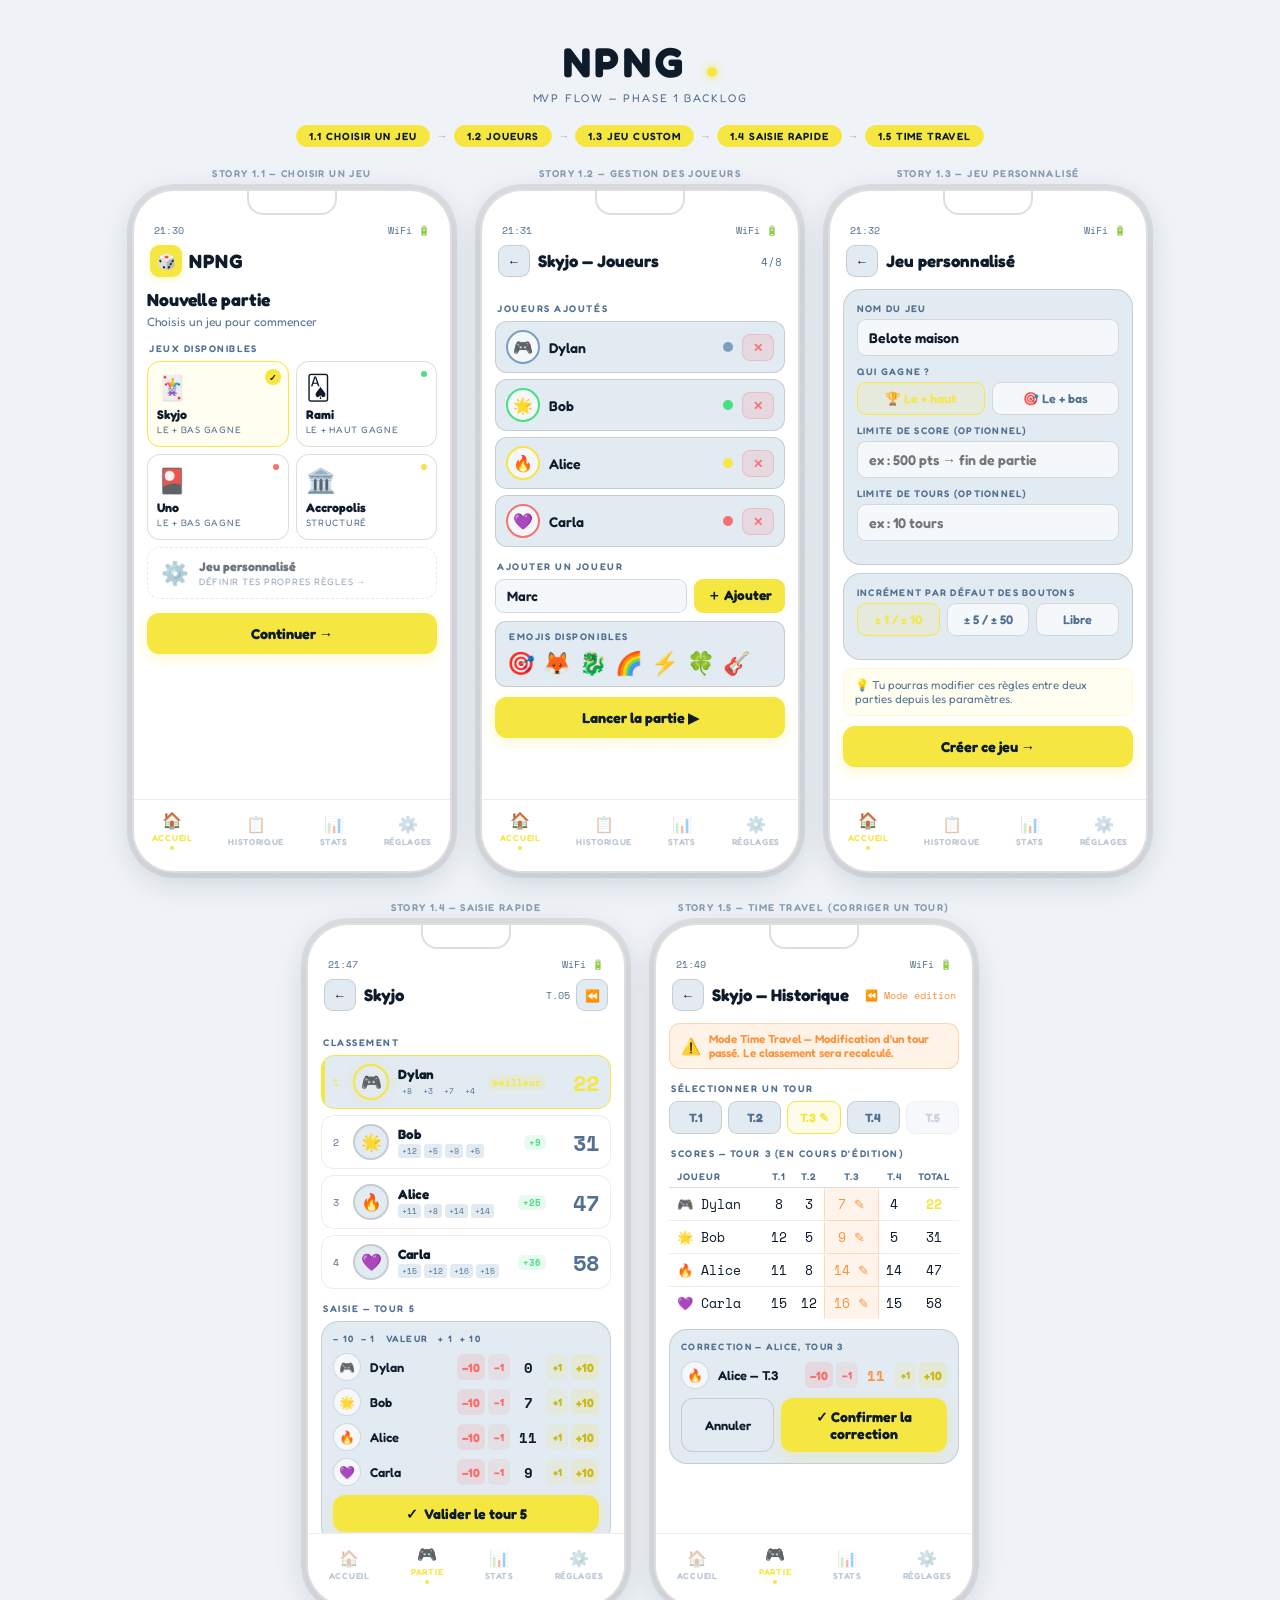
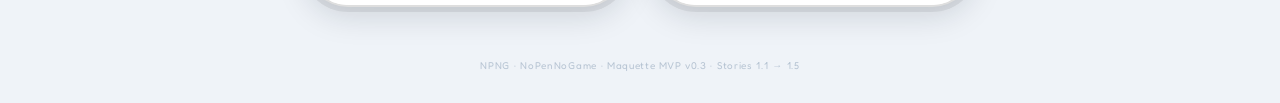
==== mockup.html @ 536219e6 "feat: initial commit - MVP UI Integration" ====
<!DOCTYPE html>
<html lang="fr">
<head>
<meta charset="UTF-8">
<meta name="viewport" content="width=device-width, initial-scale=1.0">
<title>NPNG — MVP Maquette</title>
<link href="https://fonts.googleapis.com/css2?family=Fredoka:wght@400;500;600;700&family=Space+Mono:wght@400;700&display=swap" rel="stylesheet">
<style>
/* ─── TOKENS ─────────────────────────────────────────────────── */
:root {
  --accent:      #F5E642;
  --accent-dim:  #C9BC1A;
  --accent-text: #0D1B2A;
  --success:     #4ADE80;
  --danger:      #F87171;
  --warn:        #FB923C;
  --r-card: 18px; --r-btn: 12px; --r-pill: 99px;
  --font-ui:   'Fredoka', sans-serif;
  --font-mono: 'Space Mono', monospace;
  --t: 0.16s ease;
}
@media (prefers-color-scheme: dark) { :root {
  --bg:#0D1B2A; --surf:#152233; --raised:#1C2F44; --input:#1E3249;
  --txt:#EEF2F7; --sub:#7A9AB5; --bdr:rgba(255,255,255,0.07); --bdr-md:rgba(255,255,255,0.13);
  --sh:0 8px 32px rgba(0,0,0,.5);
}}
@media (prefers-color-scheme: light) { :root {
  --bg:#EFF3F8; --surf:#FFF; --raised:#E2EAF2; --input:#F5F8FB;
  --txt:#0D1B2A; --sub:#527090; --bdr:rgba(0,0,0,.07); --bdr-md:rgba(0,0,0,.13);
  --sh:0 8px 32px rgba(13,27,42,.15);
}}

*,*::before,*::after{box-sizing:border-box;margin:0;padding:0}
html{font-size:16px}
body{background:var(--bg);font-family:var(--font-ui);color:var(--txt);min-height:100vh;overflow-x:hidden}
body::before{content:'';position:fixed;inset:0;z-index:0;
  background-image:repeating-linear-gradient(-45deg,transparent,transparent 28px,rgba(245,230,66,.022) 28px,rgba(245,230,66,.022) 29px);
  pointer-events:none}
*{scrollbar-width:none}

/* ─── PAGE ───────────────────────────────────────────────────── */
.page-hd{text-align:center;padding:36px 24px 8px;position:relative;z-index:1}
.page-hd h1{font-size:2.6rem;font-weight:700;letter-spacing:.08em;color:var(--txt)}
.page-hd h1 .dot{display:inline-block;width:10px;height:10px;border-radius:50%;background:var(--accent);box-shadow:0 0 10px var(--accent);margin-left:6px}
.page-hd p{font-size:.7rem;color:var(--sub);letter-spacing:.16em;text-transform:uppercase;margin-top:4px}

/* flow labels */
.flow{display:flex;justify-content:center;align-items:center;gap:6px;padding:12px 24px 20px;flex-wrap:wrap;position:relative;z-index:1}
.fl{font-size:.65rem;font-weight:600;letter-spacing:.1em;text-transform:uppercase;
  padding:4px 12px;border-radius:var(--r-pill);background:var(--surf);
  border:1px solid var(--bdr-md);color:var(--sub);cursor:pointer;transition:all var(--t)}
.fl.on{background:var(--accent);color:var(--accent-text);border-color:var(--accent)}
.fl-arrow{color:var(--sub);font-size:.7rem;opacity:.5}

/* ─── DEVICE GRID ────────────────────────────────────────────── */
.grid{display:flex;justify-content:center;align-items:flex-start;gap:28px;
  padding:0 20px 48px;position:relative;z-index:1;flex-wrap:wrap}
.col{display:flex;flex-direction:column;align-items:center;gap:10px}
.scr-lbl{font-size:.62rem;font-weight:600;letter-spacing:.14em;text-transform:uppercase;color:var(--sub);opacity:.65}

/* ─── PHONE ──────────────────────────────────────────────────── */
.phone{width:320px;border-radius:42px;border:2px solid var(--bdr-md);
  box-shadow:var(--sh),0 0 0 5px var(--bdr);overflow:hidden;
  background:var(--surf);position:relative;
  animation:riseUp .4s ease both}
.phone::before{content:'';position:absolute;top:0;left:50%;transform:translateX(-50%);
  width:90px;height:24px;background:var(--surf);border-radius:0 0 16px 16px;
  z-index:10;border:2px solid var(--bdr-md);border-top:none}
.phone-inner{height:680px;display:flex;flex-direction:column;overflow:hidden}
@keyframes riseUp{from{opacity:0;transform:translateY(20px)}to{opacity:1;transform:translateY(0)}}

/* ─── STATUS BAR ─────────────────────────────────────────────── */
.sb{display:flex;justify-content:space-between;align-items:center;
  padding:32px 20px 4px;font-size:.6rem;font-family:var(--font-mono);color:var(--sub)}

/* ─── APP HEADER ─────────────────────────────────────────────── */
.ah{display:flex;justify-content:space-between;align-items:center;padding:4px 16px 12px}
.logo{display:flex;align-items:center;gap:7px}
.logo-ico{width:32px;height:32px;background:var(--accent);border-radius:9px;
  display:flex;align-items:center;justify-content:center;font-size:.95rem;
  box-shadow:0 3px 8px rgba(245,230,66,.3)}
.logo-txt{font-size:1.2rem;font-weight:700;letter-spacing:.05em}
.ico-btn{width:32px;height:32px;background:var(--raised);border:1px solid var(--bdr-md);
  border-radius:9px;display:flex;align-items:center;justify-content:center;font-size:.85rem;cursor:pointer}

/* ─── SCROLL ─────────────────────────────────────────────────── */
.scroll{flex:1;overflow-y:auto;padding:0 13px 16px}

/* ─── TYPO HELPERS ───────────────────────────────────────────── */
.slbl{font-size:.6rem;font-weight:600;letter-spacing:.16em;text-transform:uppercase;
  color:var(--sub);margin:14px 0 7px 2px}
.sh-title{font-size:1.1rem;font-weight:700;margin-bottom:4px}
.sh-sub{font-size:.75rem;color:var(--sub)}

/* ─── BUTTONS ────────────────────────────────────────────────── */
.btn-cta{width:100%;background:var(--accent);border:none;border-radius:var(--r-btn);
  padding:12px;color:var(--accent-text);font-family:var(--font-ui);font-size:.9rem;
  font-weight:700;cursor:pointer;display:flex;align-items:center;justify-content:center;gap:7px;
  box-shadow:0 4px 14px rgba(245,230,66,.28);transition:transform var(--t),box-shadow var(--t)}
.btn-cta:hover{transform:translateY(-2px);box-shadow:0 7px 20px rgba(245,230,66,.4)}
.btn-ghost{width:100%;background:var(--raised);border:1px solid var(--bdr-md);
  border-radius:var(--r-btn);padding:10px;color:var(--txt);font-family:var(--font-ui);
  font-size:.85rem;font-weight:600;cursor:pointer;text-align:center;
  transition:background var(--t)}
.btn-ghost:hover{background:var(--input)}
.btn-danger{background:rgba(248,113,113,.15);border:1px solid rgba(248,113,113,.25);
  color:#F87171;border-radius:8px;padding:5px 10px;font-family:var(--font-ui);
  font-size:.75rem;font-weight:600;cursor:pointer}

/* ─── GAME TILE (catalogue) ──────────────────────────────────── */
.cat-grid{display:grid;grid-template-columns:1fr 1fr;gap:7px;margin-bottom:4px}
.g-tile{background:var(--surf);border:1px solid var(--bdr-md);border-radius:13px;
  padding:11px 9px;cursor:pointer;position:relative;
  transition:transform var(--t),border-color var(--t)}
.g-tile:hover{transform:translateY(-2px);border-color:var(--accent)}
.g-tile.selected{border-color:var(--accent);background:rgba(245,230,66,.07)}
.g-tile .check{position:absolute;top:7px;right:7px;background:var(--accent);
  color:var(--accent-text);font-size:.55rem;font-weight:700;border-radius:50%;
  width:16px;height:16px;display:flex;align-items:center;justify-content:center}
.te{font-size:1.5rem;margin-bottom:5px;display:block}
.tn{font-size:.78rem;font-weight:700;margin-bottom:2px}
.tt{font-size:.58rem;color:var(--sub);letter-spacing:.08em;text-transform:uppercase}
.tdot{position:absolute;top:9px;right:9px;width:6px;height:6px;border-radius:50%}

.g-tile.custom-tile{border-style:dashed;opacity:.6}

/* ─── CUSTOM GAME FORM ───────────────────────────────────────── */
.form-card{background:var(--raised);border:1px solid var(--bdr-md);border-radius:var(--r-card);padding:13px;margin-bottom:8px}
.field-lbl{font-size:.6rem;font-weight:600;letter-spacing:.13em;text-transform:uppercase;color:var(--sub);margin-bottom:5px}
.field-input{width:100%;background:var(--input);border:1px solid var(--bdr-md);border-radius:9px;
  padding:9px 11px;color:var(--txt);font-family:var(--font-ui);font-size:.88rem;font-weight:600;
  outline:none;margin-bottom:10px}
.field-input:focus{border-color:var(--accent)}
.toggle-row{display:flex;gap:7px;margin-bottom:10px}
.toggle-opt{flex:1;padding:8px;border-radius:9px;border:1px solid var(--bdr-md);
  text-align:center;font-size:.78rem;font-weight:600;cursor:pointer;
  background:var(--input);color:var(--sub);transition:all var(--t)}
.toggle-opt.on{background:rgba(245,230,66,.12);border-color:var(--accent);color:var(--accent)}

/* ─── PLAYER MANAGEMENT ──────────────────────────────────────── */
.player-list{display:flex;flex-direction:column;gap:6px;margin-bottom:8px}
.p-row{display:flex;align-items:center;gap:9px;background:var(--raised);
  border:1px solid var(--bdr-md);border-radius:12px;padding:8px 10px}
.p-av{width:34px;height:34px;border-radius:50%;display:flex;align-items:center;
  justify-content:center;font-size:1rem;border:2px solid var(--bdr-md);
  background:var(--input);flex-shrink:0}
.p-name{flex:1;font-size:.88rem;font-weight:600}
.p-color-dot{width:10px;height:10px;border-radius:50%;flex-shrink:0}
.add-player-row{display:flex;gap:7px;margin-bottom:8px}
.add-input{flex:1;background:var(--input);border:1px solid var(--bdr-md);
  border-radius:9px;padding:8px 11px;color:var(--txt);font-family:var(--font-ui);
  font-size:.85rem;font-weight:600;outline:none}
.add-input:focus{border-color:var(--accent)}
.add-btn{background:var(--accent);border:none;border-radius:9px;padding:8px 13px;
  color:var(--accent-text);font-family:var(--font-ui);font-size:.85rem;font-weight:700;cursor:pointer}

/* ─── SCORE ENTRY ────────────────────────────────────────────── */
/* leaderboard */
.lb{display:flex;flex-direction:column;gap:6px;margin-bottom:12px}
.lb-row{background:var(--surf);border:1px solid var(--bdr);border-radius:13px;
  padding:8px 11px;display:flex;align-items:center;gap:9px;position:relative;overflow:hidden}
.lb-row.lead{background:var(--raised);border-color:var(--accent)}
.lb-row.lead::after{content:'';position:absolute;left:0;top:0;bottom:0;width:3px;background:var(--accent)}
.rk{font-family:var(--font-mono);font-size:.6rem;color:var(--sub);width:11px}
.lb-row.lead .rk{color:var(--accent)}
.av-m{width:36px;height:36px;border-radius:50%;display:flex;align-items:center;
  justify-content:center;font-size:1.05rem;border:2px solid var(--bdr-md);
  background:var(--raised);flex-shrink:0}
.lb-row.lead .av-m{border-color:var(--accent);box-shadow:0 0 8px rgba(245,230,66,.25)}
.lb-info{flex:1;min-width:0}
.lb-name{font-size:.84rem;font-weight:700;margin-bottom:2px}
.pips{display:flex;gap:3px}
.pip{font-size:.53rem;font-family:var(--font-mono);color:var(--sub);
  background:var(--raised);border-radius:3px;padding:1px 4px}
.pip.edit{background:rgba(251,146,60,.2);color:var(--warn);cursor:pointer}
.db{font-size:.57rem;font-family:var(--font-mono);border-radius:5px;padding:1px 5px;font-weight:700}
.db.neg{background:rgba(248,113,113,.15);color:#F87171}
.db.pos{background:rgba(74,222,128,.12);color:#4ADE80}
.db.best{background:rgba(245,230,66,.15);color:var(--accent)}
.tot{font-family:var(--font-mono);font-size:1.4rem;font-weight:700;color:var(--sub);
  min-width:44px;text-align:right}
.lb-row.lead .tot{color:var(--accent)}

/* entry panel */
.ep{background:var(--raised);border:1px solid var(--bdr-md);border-radius:var(--r-card);padding:11px}
.ep-lbl{font-size:.58rem;font-weight:600;letter-spacing:.14em;text-transform:uppercase;color:var(--sub);margin-bottom:9px}
.e-row{display:flex;align-items:center;gap:9px;margin-bottom:7px}
.e-av{width:28px;height:28px;border-radius:50%;display:flex;align-items:center;
  justify-content:center;font-size:.8rem;background:var(--input);border:1.5px solid var(--bdr-md);flex-shrink:0}
.e-name{flex:1;font-size:.8rem;font-weight:600}
.sc-ctrl{display:flex;align-items:center;gap:3px}
.sc-b{height:26px;border-radius:6px;border:none;font-family:var(--font-ui);
  font-size:.75rem;font-weight:700;cursor:pointer;transition:transform var(--t);padding:0 6px;
  display:flex;align-items:center;justify-content:center}
.sc-b:hover{transform:scale(1.08)}
.sc-b.lrg{background:rgba(248,113,113,.15);color:#F87171;width:28px}
.sc-b.sml{background:rgba(248,113,113,.1);color:#F87171;width:22px;font-size:.65rem}
.sc-b.slrg{background:rgba(245,230,66,.18);color:var(--accent-dim);width:28px}
.sc-b.ssml{background:rgba(245,230,66,.1);color:var(--accent-dim);width:22px;font-size:.65rem}
.sc-val{font-family:var(--font-mono);font-size:.9rem;font-weight:700;
  min-width:30px;text-align:center;color:var(--txt)}
.validate-btn{width:100%;background:var(--accent);border:none;border-radius:var(--r-btn);
  padding:10px;color:var(--accent-text);font-family:var(--font-ui);font-size:.88rem;
  font-weight:700;cursor:pointer;margin-top:9px;
  display:flex;align-items:center;justify-content:center;gap:6px;
  box-shadow:0 4px 12px rgba(245,230,66,.28);transition:transform var(--t)}
.validate-btn:hover{transform:translateY(-1px)}

/* ─── TIME TRAVEL ────────────────────────────────────────────── */
.tt-banner{background:rgba(251,146,60,.12);border:1px solid rgba(251,146,60,.3);
  border-radius:11px;padding:8px 11px;margin-bottom:10px;
  display:flex;align-items:center;gap:8px}
.tt-banner .ico{font-size:1rem}
.tt-banner .txt{font-size:.72rem;color:var(--warn);font-weight:600;flex:1}
.tt-nav{display:flex;gap:6px;margin-bottom:10px}
.tt-btn{flex:1;background:var(--raised);border:1px solid var(--bdr-md);border-radius:9px;
  padding:8px;text-align:center;font-size:.75rem;font-weight:700;cursor:pointer;
  color:var(--sub);transition:all var(--t)}
.tt-btn.cur{background:rgba(245,230,66,.12);border-color:var(--accent);color:var(--accent)}
.tt-btn:hover{border-color:var(--bdr-md);color:var(--txt)}

/* round-by-round table */
.round-table{width:100%;border-collapse:collapse;margin-bottom:10px}
.round-table th{font-size:.6rem;font-weight:600;letter-spacing:.1em;text-transform:uppercase;
  color:var(--sub);padding:5px 4px;text-align:center;border-bottom:1px solid var(--bdr-md)}
.round-table th:first-child{text-align:left;padding-left:8px}
.round-table td{font-family:var(--font-mono);font-size:.82rem;padding:6px 4px;
  text-align:center;border-bottom:1px solid var(--bdr);color:var(--txt)}
.round-table td:first-child{text-align:left;padding-left:8px}
.round-table tr:last-child td{border-bottom:none}
.round-table .editable{background:rgba(251,146,60,.1);border-radius:5px;
  cursor:pointer;color:var(--warn);border:1px solid rgba(251,146,60,.3)}
.round-table .total-row td{font-weight:700;color:var(--txt);border-top:1px solid var(--bdr-md);font-size:.85rem}

/* ─── BOTTOM NAV ─────────────────────────────────────────────── */
.nav{display:flex;justify-content:space-around;align-items:center;
  padding:7px 0 18px;border-top:1px solid var(--bdr);background:var(--surf)}
.ni{display:flex;flex-direction:column;align-items:center;gap:3px;
  cursor:pointer;opacity:.4;padding:3px 10px;transition:opacity var(--t)}
.ni.on{opacity:1}
.ni .ico{font-size:1rem}
.ni .lbl{font-size:.54rem;font-weight:600;letter-spacing:.08em;text-transform:uppercase;color:var(--sub)}
.ni.on .lbl{color:var(--accent)}
.ndot{width:4px;height:4px;border-radius:50%;background:var(--accent);display:none}
.ni.on .ndot{display:block}

/* ─── FOOTER ─────────────────────────────────────────────────── */
.footer{text-align:center;padding:4px 24px 32px;font-size:.62rem;color:var(--sub);
  opacity:.35;position:relative;z-index:1;letter-spacing:.07em}
</style>
</head>
<body>

<div class="page-hd">
  <h1>NPNG <span class="dot"></span></h1>
  <p>MVP Flow — Phase 1 Backlog</p>
</div>

<!-- story labels -->
<div class="flow">
  <span class="fl on">1.1 Choisir un jeu</span>
  <span class="fl-arrow">→</span>
  <span class="fl on">1.2 Joueurs</span>
  <span class="fl-arrow">→</span>
  <span class="fl on">1.3 Jeu custom</span>
  <span class="fl-arrow">→</span>
  <span class="fl on">1.4 Saisie rapide</span>
  <span class="fl-arrow">→</span>
  <span class="fl on">1.5 Time Travel</span>
</div>

<div class="grid">

  <!-- ═══════════════════════════════════
       S1 — STORY 1.1 : CHOISIR UN JEU
  ═══════════════════════════════════ -->
  <div class="col" style="animation-delay:.05s">
    <div class="scr-lbl">Story 1.1 — Choisir un jeu</div>
    <div class="phone" style="animation-delay:.05s">
      <div class="phone-inner">
        <div class="sb"><span>21:30</span><span>WiFi 🔋</span></div>
        <div class="ah">
          <div class="logo"><div class="logo-ico">🎲</div><span class="logo-txt">NPNG</span></div>
        </div>
        <div class="scroll">
          <div class="sh-title">Nouvelle partie</div>
          <div class="sh-sub" style="margin-bottom:12px">Choisis un jeu pour commencer</div>

          <div class="slbl">Jeux disponibles</div>
          <div class="cat-grid">
            <div class="g-tile selected">
              <div class="check">✓</div>
              <span class="te">🃏</span>
              <div class="tn">Skyjo</div>
              <div class="tt">Le + bas gagne</div>
            </div>
            <div class="g-tile">
              <div class="tdot" style="background:#4ADE80"></div>
              <span class="te">🂡</span>
              <div class="tn">Rami</div>
              <div class="tt">Le + haut gagne</div>
            </div>
            <div class="g-tile">
              <div class="tdot" style="background:#F87171"></div>
              <span class="te">🎴</span>
              <div class="tn">Uno</div>
              <div class="tt">Le + bas gagne</div>
            </div>
            <div class="g-tile">
              <div class="tdot" style="background:var(--accent)"></div>
              <span class="te">🏛️</span>
              <div class="tn">Accropolis</div>
              <div class="tt">Structuré</div>
            </div>
            <div class="g-tile custom-tile" style="grid-column:span 2;display:flex;align-items:center;gap:10px;padding:11px 13px">
              <span style="font-size:1.4rem">⚙️</span>
              <div>
                <div class="tn">Jeu personnalisé</div>
                <div class="tt">Définir tes propres règles →</div>
              </div>
            </div>
          </div>

          <div style="height:10px"></div>
          <button class="btn-cta">Continuer →</button>
        </div>
        <div class="nav">
          <div class="ni on"><span class="ico">🏠</span><span class="lbl">Accueil</span><div class="ndot"></div></div>
          <div class="ni"><span class="ico">📋</span><span class="lbl">Historique</span><div class="ndot"></div></div>
          <div class="ni"><span class="ico">📊</span><span class="lbl">Stats</span><div class="ndot"></div></div>
          <div class="ni"><span class="ico">⚙️</span><span class="lbl">Réglages</span><div class="ndot"></div></div>
        </div>
      </div>
    </div>
  </div>

  <!-- ═══════════════════════════════════
       S2 — STORY 1.2 : GÉRER LES JOUEURS
  ═══════════════════════════════════ -->
  <div class="col" style="animation-delay:.12s">
    <div class="scr-lbl">Story 1.2 — Gestion des joueurs</div>
    <div class="phone" style="animation-delay:.12s">
      <div class="phone-inner">
        <div class="sb"><span>21:31</span><span>WiFi 🔋</span></div>
        <div class="ah">
          <div style="display:flex;align-items:center;gap:8px">
            <div class="ico-btn" style="font-size:.8rem">←</div>
            <span style="font-size:1.05rem;font-weight:700">Skyjo — Joueurs</span>
          </div>
          <div style="font-size:.7rem;color:var(--sub);font-family:var(--font-mono)">4/8</div>
        </div>
        <div class="scroll">

          <div class="slbl">Joueurs ajoutés</div>
          <div class="player-list">
            <div class="p-row">
              <div class="p-av" style="border-color:#7C9EBF">🎮</div>
              <span class="p-name">Dylan</span>
              <div class="p-color-dot" style="background:#7C9EBF"></div>
              <button class="btn-danger">✕</button>
            </div>
            <div class="p-row">
              <div class="p-av" style="border-color:#4ADE80">🌟</div>
              <span class="p-name">Bob</span>
              <div class="p-color-dot" style="background:#4ADE80"></div>
              <button class="btn-danger">✕</button>
            </div>
            <div class="p-row">
              <div class="p-av" style="border-color:var(--accent)">🔥</div>
              <span class="p-name">Alice</span>
              <div class="p-color-dot" style="background:var(--accent)"></div>
              <button class="btn-danger">✕</button>
            </div>
            <div class="p-row">
              <div class="p-av" style="border-color:#F87171">💜</div>
              <span class="p-name">Carla</span>
              <div class="p-color-dot" style="background:#F87171"></div>
              <button class="btn-danger">✕</button>
            </div>
          </div>

          <div class="slbl">Ajouter un joueur</div>
          <div class="add-player-row">
            <input class="add-input" type="text" placeholder="Prénom…" value="Marc">
            <button class="add-btn">＋ Ajouter</button>
          </div>

          <div style="background:var(--raised);border:1px solid var(--bdr-md);border-radius:11px;padding:9px 11px;margin-bottom:10px">
            <div class="slbl" style="margin-top:0">Emojis disponibles</div>
            <div style="display:flex;gap:8px;flex-wrap:wrap">
              <span style="font-size:1.4rem;cursor:pointer">🎯</span>
              <span style="font-size:1.4rem;cursor:pointer">🦊</span>
              <span style="font-size:1.4rem;cursor:pointer">🐉</span>
              <span style="font-size:1.4rem;cursor:pointer">🌈</span>
              <span style="font-size:1.4rem;cursor:pointer">⚡</span>
              <span style="font-size:1.4rem;cursor:pointer">🍀</span>
              <span style="font-size:1.4rem;cursor:pointer">🎸</span>
            </div>
          </div>

          <button class="btn-cta">Lancer la partie ▶</button>
        </div>
        <div class="nav">
          <div class="ni on"><span class="ico">🏠</span><span class="lbl">Accueil</span><div class="ndot"></div></div>
          <div class="ni"><span class="ico">📋</span><span class="lbl">Historique</span><div class="ndot"></div></div>
          <div class="ni"><span class="ico">📊</span><span class="lbl">Stats</span><div class="ndot"></div></div>
          <div class="ni"><span class="ico">⚙️</span><span class="lbl">Réglages</span><div class="ndot"></div></div>
        </div>
      </div>
    </div>
  </div>

  <!-- ═══════════════════════════════════
       S3 — STORY 1.3 : JEU CUSTOM
  ═══════════════════════════════════ -->
  <div class="col" style="animation-delay:.19s">
    <div class="scr-lbl">Story 1.3 — Jeu personnalisé</div>
    <div class="phone" style="animation-delay:.19s">
      <div class="phone-inner">
        <div class="sb"><span>21:32</span><span>WiFi 🔋</span></div>
        <div class="ah">
          <div style="display:flex;align-items:center;gap:8px">
            <div class="ico-btn" style="font-size:.8rem">←</div>
            <span style="font-size:1.05rem;font-weight:700">Jeu personnalisé</span>
          </div>
        </div>
        <div class="scroll">

          <div class="form-card">
            <div class="field-lbl">Nom du jeu</div>
            <input class="field-input" type="text" value="Belote maison">

            <div class="field-lbl">Qui gagne ?</div>
            <div class="toggle-row">
              <div class="toggle-opt on">🏆 Le + haut</div>
              <div class="toggle-opt">🎯 Le + bas</div>
            </div>

            <div class="field-lbl">Limite de score (optionnel)</div>
            <input class="field-input" type="text" placeholder="ex : 500 pts → fin de partie">

            <div class="field-lbl">Limite de tours (optionnel)</div>
            <input class="field-input" type="text" placeholder="ex : 10 tours">
          </div>

          <div class="form-card">
            <div class="field-lbl">Incrément par défaut des boutons</div>
            <div class="toggle-row">
              <div class="toggle-opt on">± 1 / ± 10</div>
              <div class="toggle-opt">± 5 / ± 50</div>
              <div class="toggle-opt">Libre</div>
            </div>
          </div>

          <div style="background:rgba(245,230,66,.07);border:1px solid rgba(245,230,66,.2);
            border-radius:11px;padding:9px 11px;margin-bottom:10px;
            font-size:.72rem;color:var(--sub)">
            💡 Tu pourras modifier ces règles entre deux parties depuis les paramètres.
          </div>

          <button class="btn-cta">Créer ce jeu →</button>
        </div>
        <div class="nav">
          <div class="ni on"><span class="ico">🏠</span><span class="lbl">Accueil</span><div class="ndot"></div></div>
          <div class="ni"><span class="ico">📋</span><span class="lbl">Historique</span><div class="ndot"></div></div>
          <div class="ni"><span class="ico">📊</span><span class="lbl">Stats</span><div class="ndot"></div></div>
          <div class="ni"><span class="ico">⚙️</span><span class="lbl">Réglages</span><div class="ndot"></div></div>
        </div>
      </div>
    </div>
  </div>

  <!-- ═══════════════════════════════════
       S4 — STORY 1.4 : SAISIE RAPIDE
  ═══════════════════════════════════ -->
  <div class="col" style="animation-delay:.26s">
    <div class="scr-lbl">Story 1.4 — Saisie rapide</div>
    <div class="phone" style="animation-delay:.26s">
      <div class="phone-inner">
        <div class="sb"><span>21:47</span><span>WiFi 🔋</span></div>
        <div class="ah">
          <div style="display:flex;align-items:center;gap:8px">
            <div class="ico-btn" style="font-size:.8rem">←</div>
            <span style="font-size:1.05rem;font-weight:700">Skyjo</span>
          </div>
          <div style="display:flex;align-items:center;gap:6px">
            <span style="font-size:.65rem;font-family:var(--font-mono);color:var(--sub)">T.05</span>
            <div class="ico-btn" style="font-size:.75rem" title="Time Travel">⏪</div>
          </div>
        </div>
        <div class="scroll">

          <!-- live leaderboard -->
          <div class="slbl">Classement</div>
          <div class="lb">
            <div class="lb-row lead">
              <span class="rk">1</span>
              <div class="av-m">🎮</div>
              <div class="lb-info">
                <div class="lb-name">Dylan</div>
                <div class="pips">
                  <span class="pip">+8</span><span class="pip">+3</span>
                  <span class="pip">+7</span><span class="pip">+4</span>
                </div>
              </div>
              <span class="db best">meilleur</span>
              <div class="tot">22</div>
            </div>
            <div class="lb-row">
              <span class="rk">2</span>
              <div class="av-m">🌟</div>
              <div class="lb-info">
                <div class="lb-name">Bob</div>
                <div class="pips">
                  <span class="pip">+12</span><span class="pip">+5</span>
                  <span class="pip">+9</span><span class="pip">+5</span>
                </div>
              </div>
              <span class="db pos">+9</span>
              <div class="tot">31</div>
            </div>
            <div class="lb-row">
              <span class="rk">3</span>
              <div class="av-m">🔥</div>
              <div class="lb-info">
                <div class="lb-name">Alice</div>
                <div class="pips">
                  <span class="pip">+11</span><span class="pip">+8</span>
                  <span class="pip">+14</span><span class="pip">+14</span>
                </div>
              </div>
              <span class="db pos">+25</span>
              <div class="tot">47</div>
            </div>
            <div class="lb-row">
              <span class="rk">4</span>
              <div class="av-m">💜</div>
              <div class="lb-info">
                <div class="lb-name">Carla</div>
                <div class="pips">
                  <span class="pip">+15</span><span class="pip">+12</span>
                  <span class="pip">+16</span><span class="pip">+15</span>
                </div>
              </div>
              <span class="db pos">+36</span>
              <div class="tot">58</div>
            </div>
          </div>

          <!-- score entry with +1/-1/+10/-10 -->
          <div class="slbl">Saisie — Tour 5</div>
          <div class="ep">
            <div class="ep-lbl">− 10 &nbsp;− 1 &nbsp;&nbsp;valeur&nbsp;&nbsp; + 1 &nbsp;+ 10</div>
            <div class="e-row">
              <div class="e-av">🎮</div>
              <span class="e-name">Dylan</span>
              <div class="sc-ctrl">
                <button class="sc-b lrg">−10</button>
                <button class="sc-b sml">−1</button>
                <span class="sc-val">0</span>
                <button class="sc-b ssml">+1</button>
                <button class="sc-b slrg">+10</button>
              </div>
            </div>
            <div class="e-row">
              <div class="e-av">🌟</div>
              <span class="e-name">Bob</span>
              <div class="sc-ctrl">
                <button class="sc-b lrg">−10</button>
                <button class="sc-b sml">−1</button>
                <span class="sc-val">7</span>
                <button class="sc-b ssml">+1</button>
                <button class="sc-b slrg">+10</button>
              </div>
            </div>
            <div class="e-row">
              <div class="e-av">🔥</div>
              <span class="e-name">Alice</span>
              <div class="sc-ctrl">
                <button class="sc-b lrg">−10</button>
                <button class="sc-b sml">−1</button>
                <span class="sc-val">11</span>
                <button class="sc-b ssml">+1</button>
                <button class="sc-b slrg">+10</button>
              </div>
            </div>
            <div class="e-row">
              <div class="e-av">💜</div>
              <span class="e-name">Carla</span>
              <div class="sc-ctrl">
                <button class="sc-b lrg">−10</button>
                <button class="sc-b sml">−1</button>
                <span class="sc-val">9</span>
                <button class="sc-b ssml">+1</button>
                <button class="sc-b slrg">+10</button>
              </div>
            </div>
            <button class="validate-btn">✓ &nbsp;Valider le tour 5</button>
          </div>

        </div>
        <div class="nav">
          <div class="ni"><span class="ico">🏠</span><span class="lbl">Accueil</span><div class="ndot"></div></div>
          <div class="ni on"><span class="ico">🎮</span><span class="lbl">Partie</span><div class="ndot"></div></div>
          <div class="ni"><span class="ico">📊</span><span class="lbl">Stats</span><div class="ndot"></div></div>
          <div class="ni"><span class="ico">⚙️</span><span class="lbl">Réglages</span><div class="ndot"></div></div>
        </div>
      </div>
    </div>
  </div>

  <!-- ═══════════════════════════════════
       S5 — STORY 1.5 : TIME TRAVEL
  ═══════════════════════════════════ -->
  <div class="col" style="animation-delay:.33s">
    <div class="scr-lbl">Story 1.5 — Time Travel (corriger un tour)</div>
    <div class="phone" style="animation-delay:.33s">
      <div class="phone-inner">
        <div class="sb"><span>21:49</span><span>WiFi 🔋</span></div>
        <div class="ah">
          <div style="display:flex;align-items:center;gap:8px">
            <div class="ico-btn" style="font-size:.8rem">←</div>
            <span style="font-size:1.05rem;font-weight:700">Skyjo — Historique</span>
          </div>
          <div style="font-size:.65rem;font-family:var(--font-mono);color:var(--warn)">⏪ Mode édition</div>
        </div>
        <div class="scroll">

          <!-- warning banner -->
          <div class="tt-banner">
            <span class="ico">⚠️</span>
            <span class="txt">Mode Time Travel — Modification d'un tour passé. Le classement sera recalculé.</span>
          </div>

          <!-- tour nav -->
          <div class="slbl">Sélectionner un tour</div>
          <div class="tt-nav">
            <div class="tt-btn">T.1</div>
            <div class="tt-btn">T.2</div>
            <div class="tt-btn cur">T.3 ✎</div>
            <div class="tt-btn">T.4</div>
            <div class="tt-btn" style="opacity:.3">T.5</div>
          </div>

          <!-- editable score grid -->
          <div class="slbl">Scores — Tour 3 (en cours d'édition)</div>
          <table class="round-table">
            <thead>
              <tr>
                <th>Joueur</th>
                <th>T.1</th>
                <th>T.2</th>
                <th>T.3</th>
                <th>T.4</th>
                <th>Total</th>
              </tr>
            </thead>
            <tbody>
              <tr>
                <td>🎮 Dylan</td>
                <td>8</td><td>3</td>
                <td class="editable">7 ✎</td>
                <td>4</td>
                <td style="font-weight:700;color:var(--accent)">22</td>
              </tr>
              <tr>
                <td>🌟 Bob</td>
                <td>12</td><td>5</td>
                <td class="editable">9 ✎</td>
                <td>5</td>
                <td>31</td>
              </tr>
              <tr>
                <td>🔥 Alice</td>
                <td>11</td><td>8</td>
                <td class="editable">14 ✎</td>
                <td>14</td>
                <td>47</td>
              </tr>
              <tr>
                <td>💜 Carla</td>
                <td>15</td><td>12</td>
                <td class="editable">16 ✎</td>
                <td>15</td>
                <td>58</td>
              </tr>
            </tbody>
          </table>

          <!-- correction in progress -->
          <div class="ep">
            <div class="ep-lbl">Correction — Alice, Tour 3</div>
            <div class="e-row">
              <div class="e-av">🔥</div>
              <span class="e-name">Alice — T.3</span>
              <div class="sc-ctrl">
                <button class="sc-b lrg">−10</button>
                <button class="sc-b sml">−1</button>
                <span class="sc-val" style="color:var(--warn)">11</span>
                <button class="sc-b ssml">+1</button>
                <button class="sc-b slrg">+10</button>
              </div>
            </div>
            <div style="display:flex;gap:7px;margin-top:9px">
              <button class="btn-ghost" style="flex:1;padding:9px;font-size:.8rem">Annuler</button>
              <button class="validate-btn" style="flex:2;margin-top:0">✓ Confirmer la correction</button>
            </div>
          </div>

        </div>
        <div class="nav">
          <div class="ni"><span class="ico">🏠</span><span class="lbl">Accueil</span><div class="ndot"></div></div>
          <div class="ni on"><span class="ico">🎮</span><span class="lbl">Partie</span><div class="ndot"></div></div>
          <div class="ni"><span class="ico">📊</span><span class="lbl">Stats</span><div class="ndot"></div></div>
          <div class="ni"><span class="ico">⚙️</span><span class="lbl">Réglages</span><div class="ndot"></div></div>
        </div>
      </div>
    </div>
  </div>

</div><!-- /grid -->

<div class="footer">NPNG · NoPenNoGame · Maquette MVP v0.3 · Stories 1.1 → 1.5</div>

</body>
</html>
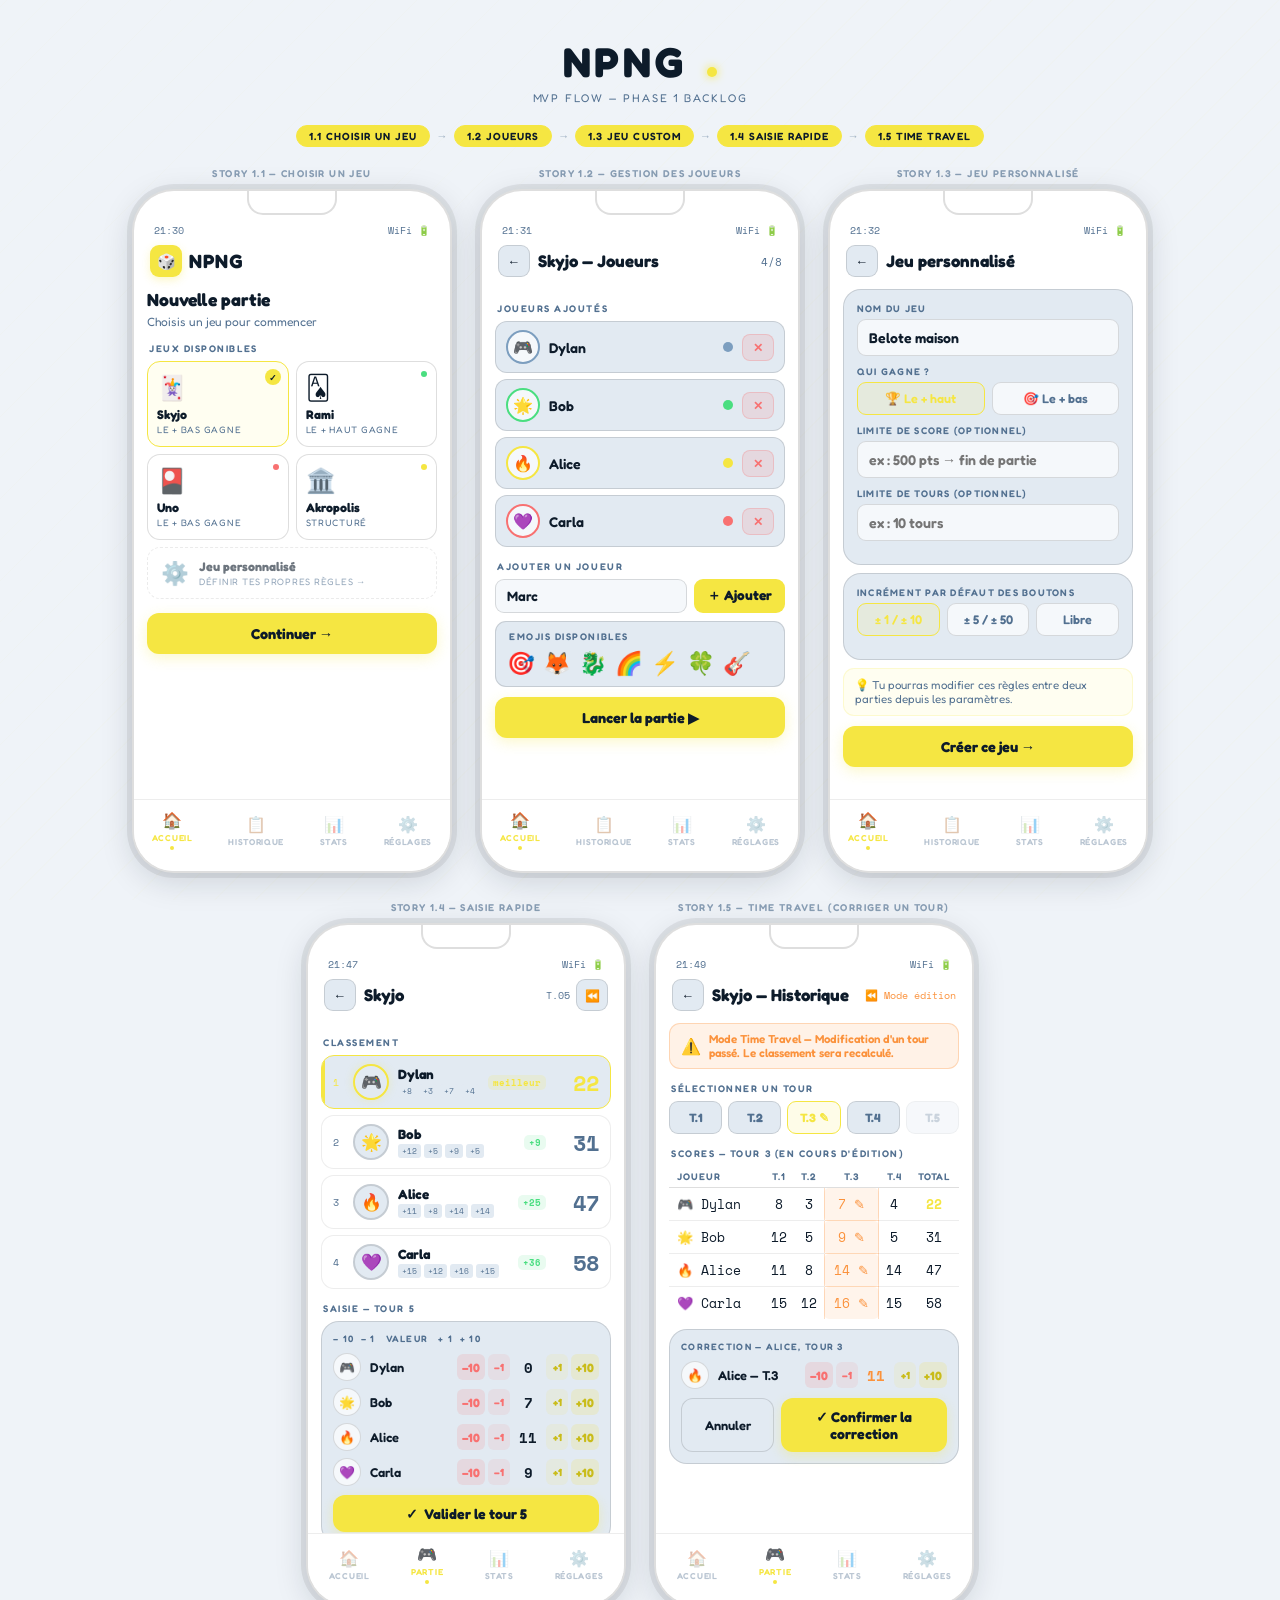
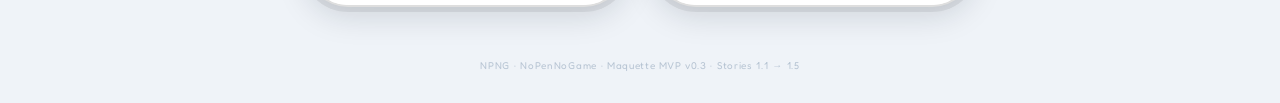
==== commit b0b582fd: "feat: add Akropolis structured scoring, simplify score inputs, fix session-overwrite bug Adds the Ak" ====
--- a/mockup.html
+++ b/mockup.html
@@ -309,7 +309,7 @@
             <div class="g-tile">
               <div class="tdot" style="background:var(--accent)"></div>
               <span class="te">🏛️</span>
-              <div class="tn">Accropolis</div>
+              <div class="tn">Akropolis</div>
               <div class="tt">Structuré</div>
             </div>
             <div class="g-tile custom-tile" style="grid-column:span 2;display:flex;align-items:center;gap:10px;padding:11px 13px">
